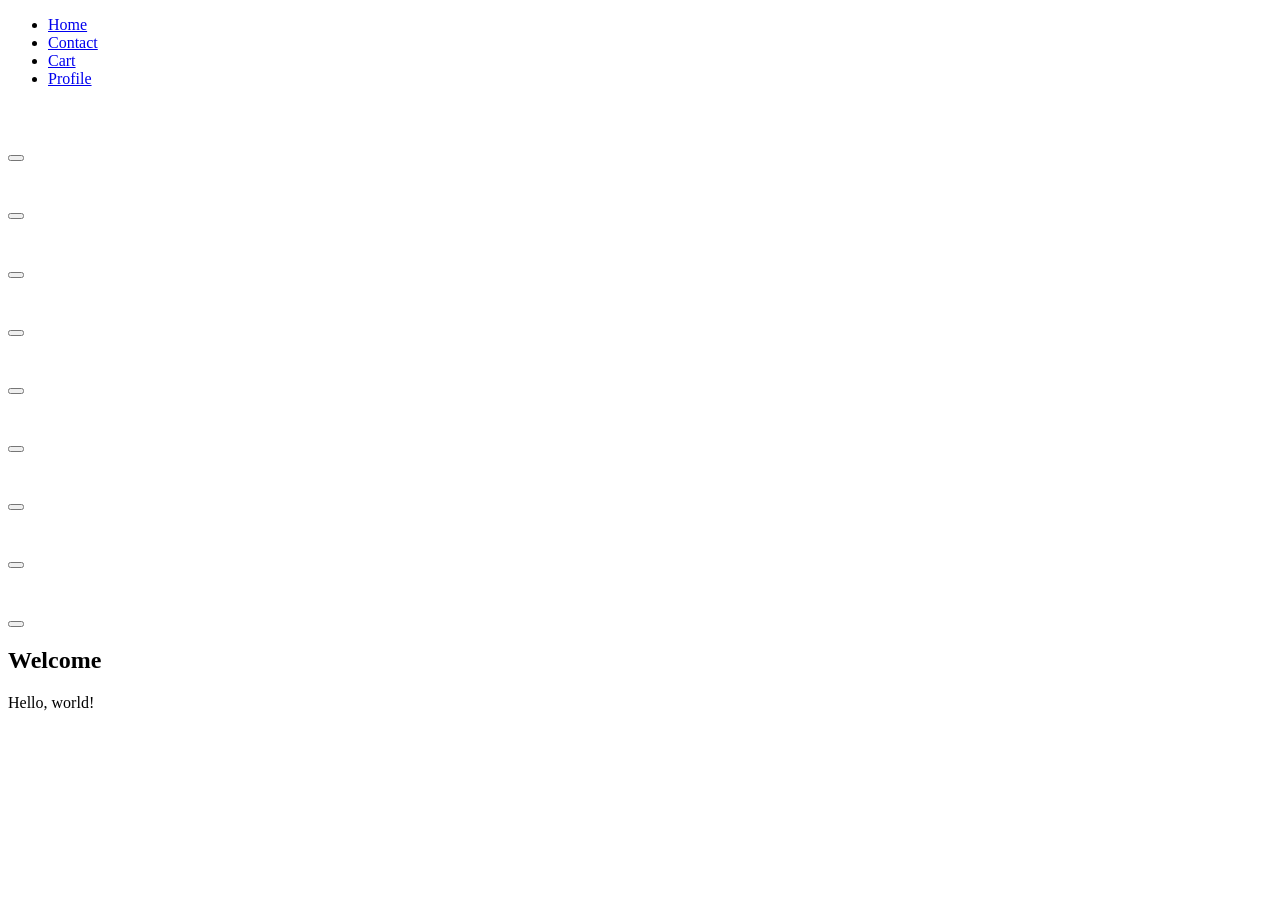
==== index.html @ b31f61a9 "Beginning-Book-Store" ====
<!DOCTYPE html>
<html lang="en">
<head>
    <meta charset="UTF-8">
    <meta name="viewport" content="width=device-width, initial-scale=1.0">
    <title>My Website</title>
</head>
<body>
    <nav>
        <ul>
        <li><a href="index.html">Home</a></li>
        <li><a href="contact-form.html">Contact</a></li>
        <li><a href="shopping-cart.html">Cart</a></li>
        <li><a href="profile.html">Profile</a></li>
        </ul>
    </nav>
    <main>
        <article id="book-list">
            <section id="featured-authors">
                <div class="book-card">
                    <img>
                    <h3 class="book-title"></h3>
                    <h4 class="book-author"></h4>
                    <p class="book-description"></p>
                    <h5 class="book-price"></h5>
                    <button class="add-book-to-cart"></button>
                </div>
                 <div class="book-card">
                    <img>
                    <h3 class="book-title"></h3>
                    <h4 class="book-author"></h4>
                    <p class="book-description"></p>
                    <h5 class="book-price"></h5>
                    <button class="add-book-to-cart"></button>
                </div>
                 <div class="book-card">
                    <img>
                    <h3 class="book-title"></h3>
                    <h4 class="book-author"></h4>
                    <p class="book-description"></p>
                    <h5 class="book-price"></h5>
                    <button class="add-book-to-cart"></button>
                </div>
                 <div class="book-card">
                    <img>
                    <h3 class="book-title"></h3>
                    <h4 class="book-author"></h4>
                    <p class="book-description"></p>
                    <h5 class="book-price"></h5>
                    <button class="add-book-to-cart"></button>
                </div>
                 <div class="book-card">
                    <img>
                    <h3 class="book-title"></h3>
                    <h4 class="book-author"></h4>
                    <p class="book-description"></p>
                    <h5 class="book-price"></h5>
                    <button class="add-book-to-cart"></button>
                </div>
                 <div class="book-card">
                    <img>
                    <h3 class="book-title"></h3>
                    <h4 class="book-author"></h4>
                    <p class="book-description"></p>
                    <h5 class="book-price"></h5>
                    <button class="add-book-to-cart"></button>
                </div>
                 <div class="book-card">
                    <img>
                    <h3 class="book-title"></h3>
                    <h4 class="book-author"></h4>
                    <p class="book-description"></p>
                    <h5 class="book-price"></h5>
                    <button class="add-book-to-cart"></button>
                </div>
                 <div class="book-card">
                    <img>
                    <h3 class="book-title"></h3>
                    <h4 class="book-author"></h4>
                    <p class="book-description"></p>
                    <h5 class="book-price"></h5>
                    <button class="add-book-to-cart"></button>
                </div>
                 <div class="book-card">
                    <img>
                    <h3 class="book-title"></h3>
                    <h4 class="book-author"></h4>
                    <p class="book-description"></p>
                    <h5 class="book-price"></h5>
                    <button class="add-book-to-cart"></button>
                </div>

            </section>
            
            <h1>Welcome</h1>
            <p>Hello, world!</p>
        </article>
    </main>
</body>
</html>
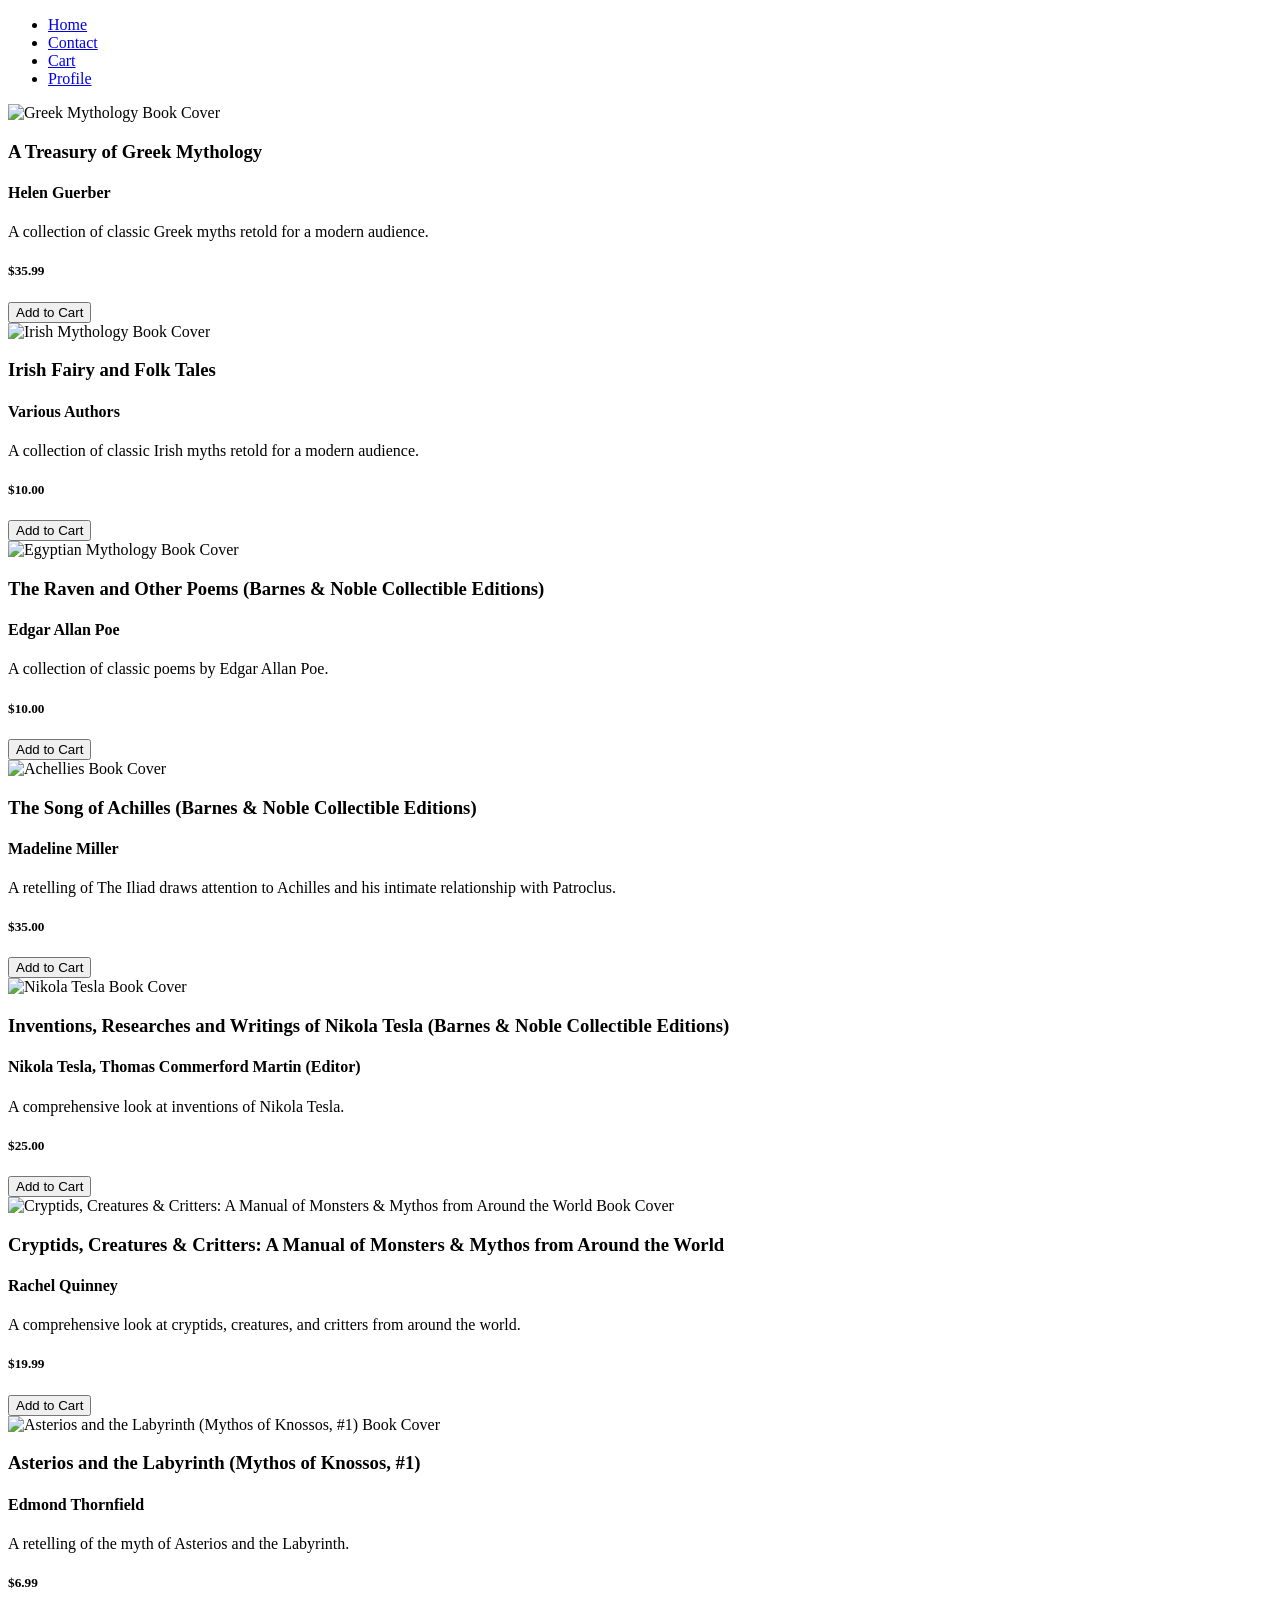
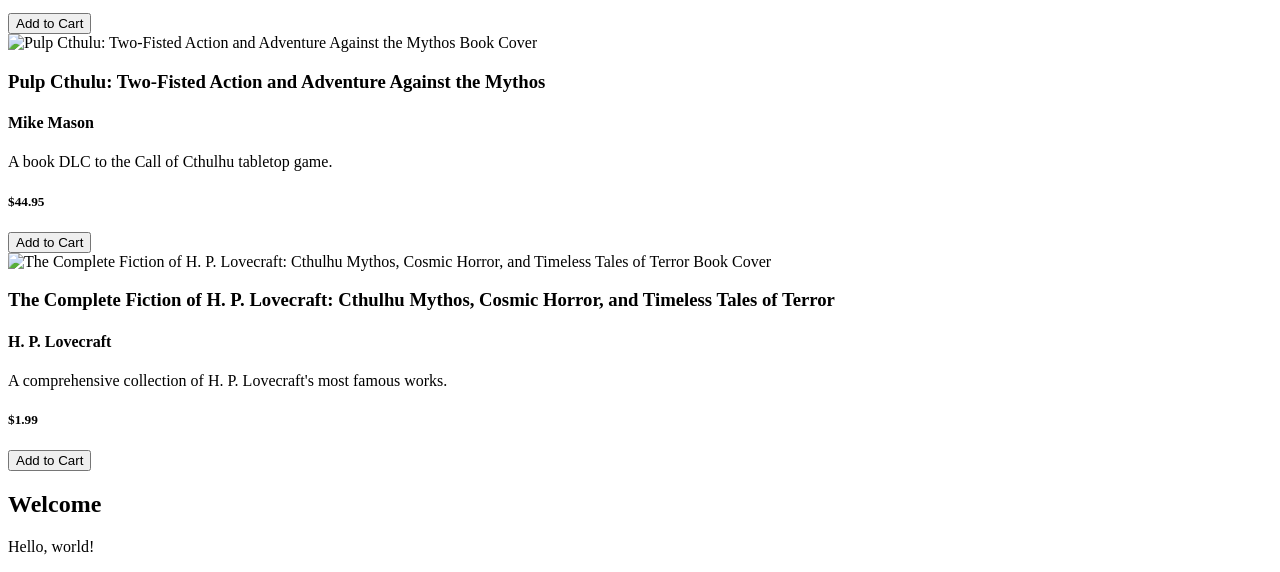
==== commit f675ada9: "-m "update-3-16-26"" ====
--- a/index.html
+++ b/index.html
@@ -18,76 +18,78 @@
         <article id="book-list">
             <section id="featured-authors">
                 <div class="book-card">
-                    <img>
-                    <h3 class="book-title"></h3>
-                    <h4 class="book-author"></h4>
-                    <p class="book-description"></p>
-                    <h5 class="book-price"></h5>
-                    <button class="add-book-to-cart"></button>
+                    <img src="https://prodimage.images-bn.com/pimages/9781435173422_p0_v1_s1200x1200.jpg" alt="Greek Mythology Book Cover">
+                    <h3 class="book-title">A Treasury of Greek Mythology</h3>
+                    <h4 class="book-author">Helen Guerber</h4>
+                    <p class="book-description">A collection of classic Greek myths retold for a modern audience.</p>
+                    <h5 class="book-price">$35.99</h5>
+                    <button class="add-book-to-cart">Add to Cart</button>
                 </div>
                  <div class="book-card">
-                    <img>
-                    <h3 class="book-title"></h3>
-                    <h4 class="book-author"></h4>
-                    <p class="book-description"></p>
-                    <h5 class="book-price"></h5>
-                    <button class="add-book-to-cart"></button>
+                    <img src="https://prodimage.images-bn.com/pimages/9781435155930_p0_v2_s600x595.jpg" alt="Irish Mythology Book Cover">
+                    <h3 class="book-title">Irish Fairy and Folk Tales</h3>
+                    <h4 class="book-author">Various Authors</h4>
+                    <p class="book-description">A collection of classic Irish myths retold for a modern audience.</p>
+                    <h5 class="book-price">$10.00</h5>
+                    <button class="add-book-to-cart">Add to Cart</button>
                 </div>
                  <div class="book-card">
-                    <img>
-                    <h3 class="book-title"></h3>
-                    <h4 class="book-author"></h4>
-                    <p class="book-description"></p>
-                    <h5 class="book-price"></h5>
-                    <button class="add-book-to-cart"></button>
+                    <img src="https://prodimage.images-bn.com/pimages/9781435171374_p0_v1_s600x595.jpg" alt="Egyptian Mythology Book Cover">
+                    <h3 class="book-title">The Raven and Other Poems (Barnes & Noble Collectible Editions)</h3>
+                    <h4 class="book-author">Edgar Allan Poe</h4>
+                    <p class="book-description">A collection of classic poems by Edgar Allan Poe.</p>
+                    <h5 class="book-price">$10.00</h5>
+                    <button class="add-book-to-cart">Add to Cart</button>
                 </div>
                  <div class="book-card">
-                    <img>
-                    <h3 class="book-title"></h3>
-                    <h4 class="book-author"></h4>
-                    <p class="book-description"></p>
-                    <h5 class="book-price"></h5>
-                    <button class="add-book-to-cart"></button>
+                    <img src="https://prodimage.images-bn.com/pimages/9780063448094_p0_v1_s600x595.jpg" alt="Achellies Book Cover">
+                    <h3 class="book-title">The Song of Achilles (Barnes & Noble Collectible Editions)</h3>
+                    <h4 class="book-author">Madeline Miller</h4>
+                    <p class="book-description">A retelling of The Iliad draws attention to Achilles and his intimate relationship with Patroclus.</p>
+                    <h5 class="book-price">$35.00</h5>
+                    <button class="add-book-to-cart">Add to Cart</button>
                 </div>
                  <div class="book-card">
-                    <img>
-                    <h3 class="book-title"></h3>
-                    <h4 class="book-author"></h4>
-                    <p class="book-description"></p>
-                    <h5 class="book-price"></h5>
-                    <button class="add-book-to-cart"></button>
+                    <img src="https://prodimage.images-bn.com/pimages/9781435167957_p0_v1_s600x595.jpg" alt="Nikola Tesla Book Cover">
+                    <h3 class="book-title">Inventions, Researches and Writings of Nikola Tesla (Barnes & Noble Collectible Editions)</h3>
+                    <h4 class="book-author"> Nikola Tesla, Thomas Commerford Martin (Editor)</h4>
+                    <p class="book-description">A comprehensive look at inventions of Nikola Tesla.</p>
+                    <h5 class="book-price">$25.00</h5>
+                    <button class="add-book-to-cart">Add to Cart</button>
+            
                 </div>
                  <div class="book-card">
-                    <img>
-                    <h3 class="book-title"></h3>
-                    <h4 class="book-author"></h4>
-                    <p class="book-description"></p>
-                    <h5 class="book-price"></h5>
-                    <button class="add-book-to-cart"></button>
+                    <img src="https://prodimage.images-bn.com/pimages/9781524889838_p0_v9_s600x595.jpg" alt="Cryptids, Creatures & Critters: A Manual of Monsters & Mythos from Around the World Book Cover">
+                    <h3 class="book-title">Cryptids, Creatures & Critters: A Manual of Monsters & Mythos from Around the World</h3>
+                    <h4 class="book-author">Rachel Quinney</h4>
+                    <p class="book-description">A comprehensive look at cryptids, creatures, and critters from around the world.</p>
+                    <h5 class="book-price">$19.99</h5>
+                    <button class="add-book-to-cart">Add to Cart</button>
                 </div>
                  <div class="book-card">
-                    <img>
-                    <h3 class="book-title"></h3>
-                    <h4 class="book-author"></h4>
-                    <p class="book-description"></p>
-                    <h5 class="book-price"></h5>
-                    <button class="add-book-to-cart"></button>
+                    <img src="https://prodimage.images-bn.com/pimages/2940182506700_p0_v1_s600x595.jpg" alt="Asterios and the Labyrinth (Mythos of Knossos, #1) Book Cover">
+                    <h3 class="book-title">Asterios and the Labyrinth (Mythos of Knossos, #1)</h3>
+                    <h4 class="book-author">Edmond Thornfield</h4>
+                    <p class="book-description">A retelling of the myth of Asterios and the Labyrinth.</p>
+                    <h5 class="book-price">$6.99</h5>
+                    <button class="add-book-to-cart">Add to Cart</button>
+                
                 </div>
                  <div class="book-card">
-                    <img>
-                    <h3 class="book-title"></h3>
-                    <h4 class="book-author"></h4>
-                    <p class="book-description"></p>
-                    <h5 class="book-price"></h5>
-                    <button class="add-book-to-cart"></button>
+                    <img src="https://prodimage.images-bn.com/pimages/9781568820910_p0_v1_s600x595.jpg" alt="Pulp Cthulu: Two-Fisted Action and Adventure Against the Mythos Book Cover">
+                    <h3 class="book-title">Pulp Cthulu: Two-Fisted Action and Adventure Against the Mythos</h3>
+                    <h4 class="book-author">Mike Mason</h4>
+                    <p class="book-description">A book DLC to the Call of Cthulhu tabletop game.</p>
+                    <h5 class="book-price">$44.95</h5>
+                    <button class="add-book-to-cart">Add to Cart</button>
                 </div>
                  <div class="book-card">
-                    <img>
-                    <h3 class="book-title"></h3>
-                    <h4 class="book-author"></h4>
-                    <p class="book-description"></p>
-                    <h5 class="book-price"></h5>
-                    <button class="add-book-to-cart"></button>
+                    <img src="https://prodimage.images-bn.com/pimages/9782386912757_p0_v1_s600x595.jpg" alt="The Complete Fiction of H. P. Lovecraft: Cthulhu Mythos, Cosmic Horror, and Timeless Tales of Terror Book Cover">
+                    <h3 class="book-title">The Complete Fiction of H. P. Lovecraft: Cthulhu Mythos, Cosmic Horror, and Timeless Tales of Terror</h3>
+                    <h4 class="book-author">H. P. Lovecraft</h4>
+                    <p class="book-description">A comprehensive collection of H. P. Lovecraft's most famous works.</p>
+                    <h5 class="book-price">$1.99</h5>
+                    <button class="add-book-to-cart">Add to Cart</button>
                 </div>
 
             </section>
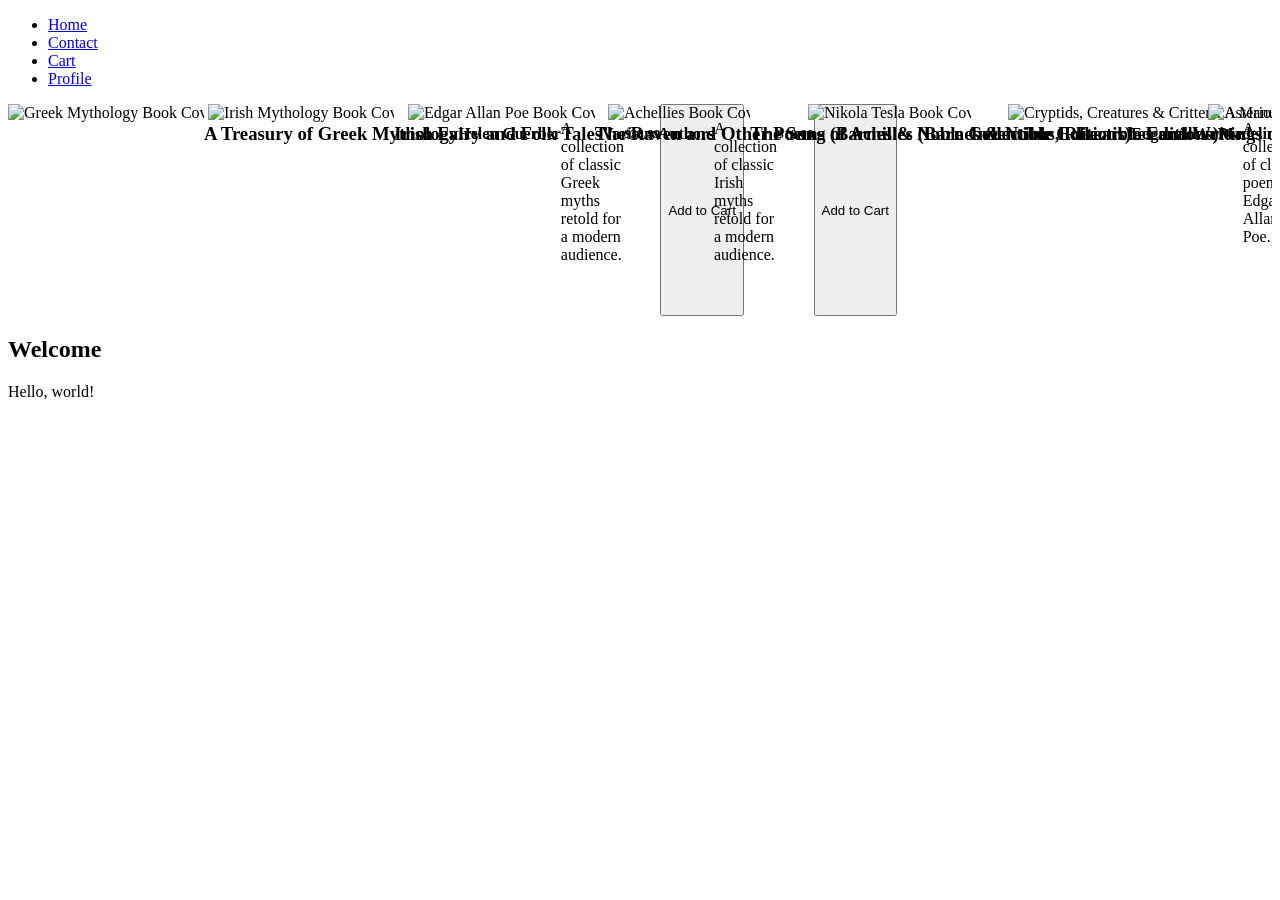
==== commit b0dbcefb: "work in progress..." ====
--- a/index.html
+++ b/index.html
@@ -3,7 +3,8 @@
 <head>
     <meta charset="UTF-8">
     <meta name="viewport" content="width=device-width, initial-scale=1.0">
-    <title>My Website</title>
+    <title>My Bookstore</title>
+    <link rel="stylesheet" href="style.css">
 </head>
 <body>
     <nav>
@@ -19,6 +20,7 @@
             <section id="featured-authors">
                 <div class="book-card">
                     <img src="https://prodimage.images-bn.com/pimages/9781435173422_p0_v1_s1200x1200.jpg" alt="Greek Mythology Book Cover">
+                    <div class="book-info-block"></div>
                     <h3 class="book-title">A Treasury of Greek Mythology</h3>
                     <h4 class="book-author">Helen Guerber</h4>
                     <p class="book-description">A collection of classic Greek myths retold for a modern audience.</p>
@@ -27,6 +29,7 @@
                 </div>
                  <div class="book-card">
                     <img src="https://prodimage.images-bn.com/pimages/9781435155930_p0_v2_s600x595.jpg" alt="Irish Mythology Book Cover">
+                    <div class="book-info-block"></div>
                     <h3 class="book-title">Irish Fairy and Folk Tales</h3>
                     <h4 class="book-author">Various Authors</h4>
                     <p class="book-description">A collection of classic Irish myths retold for a modern audience.</p>
@@ -34,7 +37,8 @@
                     <button class="add-book-to-cart">Add to Cart</button>
                 </div>
                  <div class="book-card">
-                    <img src="https://prodimage.images-bn.com/pimages/9781435171374_p0_v1_s600x595.jpg" alt="Egyptian Mythology Book Cover">
+                    <img src="https://prodimage.images-bn.com/pimages/9781435171374_p0_v1_s600x595.jpg" alt="Edgar Allan Poe Book Cover">
+                    <div class="book-info-block"></div>
                     <h3 class="book-title">The Raven and Other Poems (Barnes & Noble Collectible Editions)</h3>
                     <h4 class="book-author">Edgar Allan Poe</h4>
                     <p class="book-description">A collection of classic poems by Edgar Allan Poe.</p>
@@ -43,6 +47,7 @@
                 </div>
                  <div class="book-card">
                     <img src="https://prodimage.images-bn.com/pimages/9780063448094_p0_v1_s600x595.jpg" alt="Achellies Book Cover">
+                    <div class="book-info-block"></div>
                     <h3 class="book-title">The Song of Achilles (Barnes & Noble Collectible Editions)</h3>
                     <h4 class="book-author">Madeline Miller</h4>
                     <p class="book-description">A retelling of The Iliad draws attention to Achilles and his intimate relationship with Patroclus.</p>
@@ -51,6 +56,7 @@
                 </div>
                  <div class="book-card">
                     <img src="https://prodimage.images-bn.com/pimages/9781435167957_p0_v1_s600x595.jpg" alt="Nikola Tesla Book Cover">
+                    <div class="book-info-block"></div>
                     <h3 class="book-title">Inventions, Researches and Writings of Nikola Tesla (Barnes & Noble Collectible Editions)</h3>
                     <h4 class="book-author"> Nikola Tesla, Thomas Commerford Martin (Editor)</h4>
                     <p class="book-description">A comprehensive look at inventions of Nikola Tesla.</p>
@@ -60,6 +66,7 @@
                 </div>
                  <div class="book-card">
                     <img src="https://prodimage.images-bn.com/pimages/9781524889838_p0_v9_s600x595.jpg" alt="Cryptids, Creatures & Critters: A Manual of Monsters & Mythos from Around the World Book Cover">
+                    <div class="book-info-block"></div>
                     <h3 class="book-title">Cryptids, Creatures & Critters: A Manual of Monsters & Mythos from Around the World</h3>
                     <h4 class="book-author">Rachel Quinney</h4>
                     <p class="book-description">A comprehensive look at cryptids, creatures, and critters from around the world.</p>
@@ -68,6 +75,7 @@
                 </div>
                  <div class="book-card">
                     <img src="https://prodimage.images-bn.com/pimages/2940182506700_p0_v1_s600x595.jpg" alt="Asterios and the Labyrinth (Mythos of Knossos, #1) Book Cover">
+                    <div class="book-info-block"></div>
                     <h3 class="book-title">Asterios and the Labyrinth (Mythos of Knossos, #1)</h3>
                     <h4 class="book-author">Edmond Thornfield</h4>
                     <p class="book-description">A retelling of the myth of Asterios and the Labyrinth.</p>
@@ -77,6 +85,7 @@
                 </div>
                  <div class="book-card">
                     <img src="https://prodimage.images-bn.com/pimages/9781568820910_p0_v1_s600x595.jpg" alt="Pulp Cthulu: Two-Fisted Action and Adventure Against the Mythos Book Cover">
+                    <div class="book-info-block"></div>
                     <h3 class="book-title">Pulp Cthulu: Two-Fisted Action and Adventure Against the Mythos</h3>
                     <h4 class="book-author">Mike Mason</h4>
                     <p class="book-description">A book DLC to the Call of Cthulhu tabletop game.</p>
@@ -85,6 +94,7 @@
                 </div>
                  <div class="book-card">
                     <img src="https://prodimage.images-bn.com/pimages/9782386912757_p0_v1_s600x595.jpg" alt="The Complete Fiction of H. P. Lovecraft: Cthulhu Mythos, Cosmic Horror, and Timeless Tales of Terror Book Cover">
+                    <div class="book-info-block"></div>
                     <h3 class="book-title">The Complete Fiction of H. P. Lovecraft: Cthulhu Mythos, Cosmic Horror, and Timeless Tales of Terror</h3>
                     <h4 class="book-author">H. P. Lovecraft</h4>
                     <p class="book-description">A comprehensive collection of H. P. Lovecraft's most famous works.</p>
--- a/style.css
+++ b/style.css
@@ -0,0 +1,24 @@
+/* MAIN */
+
+/* NAV BAR */
+
+/*BOOK CARDS*/
+#featured-authors{
+    display: flex;
+    flex-direction: row;
+    overflow-x: scroll;
+}
+.book-image{
+    width: 150px;
+    height: 200px;
+    margin-right: 20px;
+}
+.book-description{
+    font-family: Garamond, serif;
+    text-wrap: wrap;
+}
+.book-card {
+    display: flex;
+    width: 200px;
+    text-wrap: nowrap;
+}
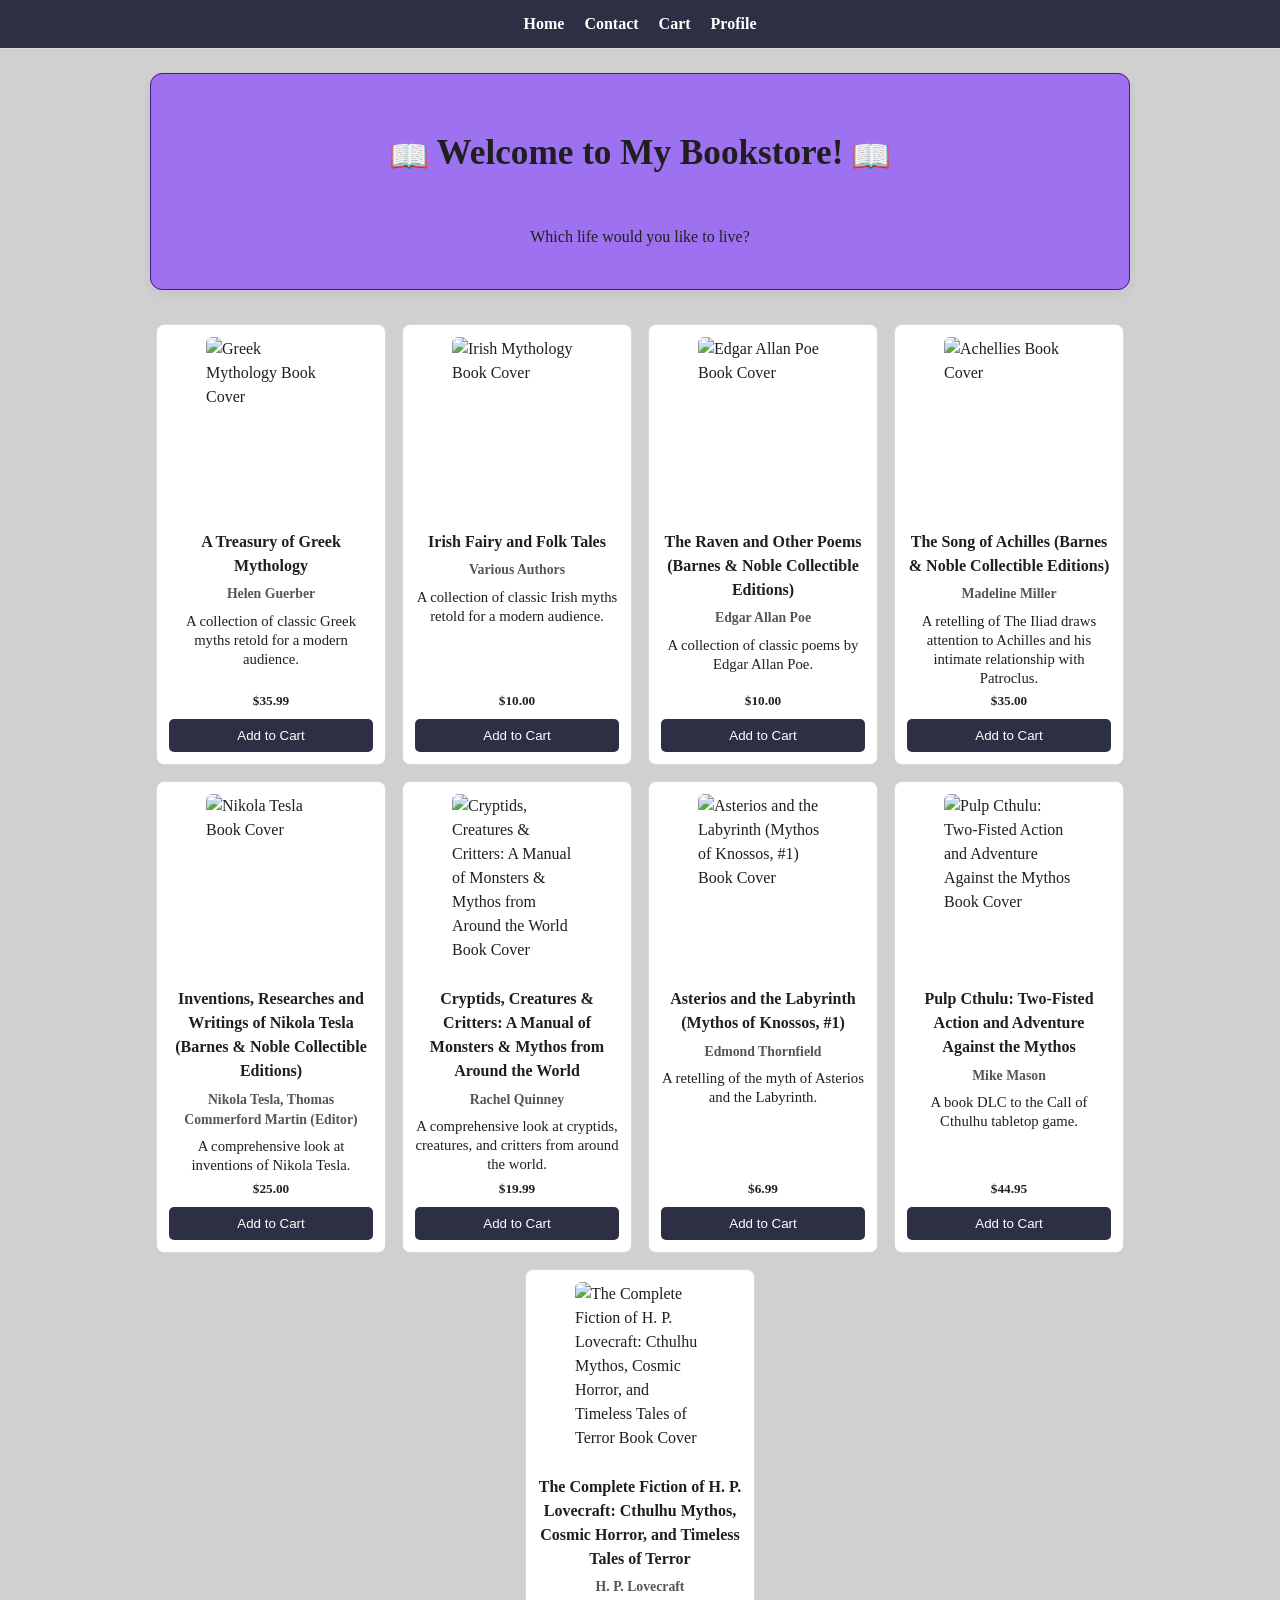
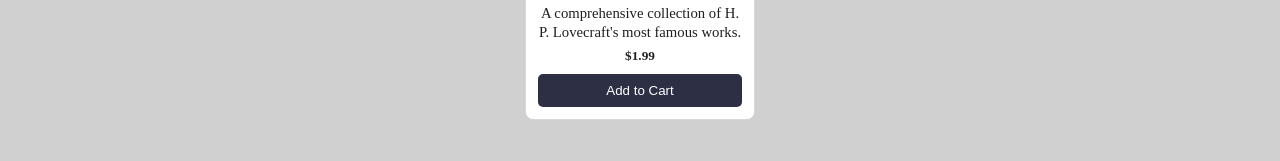
==== commit 0c067a69: "aesthetics" ====
--- a/index.html
+++ b/index.html
@@ -1,112 +1,115 @@
-<!DOCTYPE html>
-<html lang="en">
-<head>
-    <meta charset="UTF-8">
-    <meta name="viewport" content="width=device-width, initial-scale=1.0">
-    <title>My Bookstore</title>
-    <link rel="stylesheet" href="style.css">
-</head>
-<body>
-    <nav>
-        <ul>
-        <li><a href="index.html">Home</a></li>
-        <li><a href="contact-form.html">Contact</a></li>
-        <li><a href="shopping-cart.html">Cart</a></li>
-        <li><a href="profile.html">Profile</a></li>
-        </ul>
-    </nav>
-    <main>
-        <article id="book-list">
-            <section id="featured-authors">
-                <div class="book-card">
-                    <img src="https://prodimage.images-bn.com/pimages/9781435173422_p0_v1_s1200x1200.jpg" alt="Greek Mythology Book Cover">
-                    <div class="book-info-block"></div>
-                    <h3 class="book-title">A Treasury of Greek Mythology</h3>
-                    <h4 class="book-author">Helen Guerber</h4>
-                    <p class="book-description">A collection of classic Greek myths retold for a modern audience.</p>
-                    <h5 class="book-price">$35.99</h5>
-                    <button class="add-book-to-cart">Add to Cart</button>
-                </div>
-                 <div class="book-card">
-                    <img src="https://prodimage.images-bn.com/pimages/9781435155930_p0_v2_s600x595.jpg" alt="Irish Mythology Book Cover">
-                    <div class="book-info-block"></div>
-                    <h3 class="book-title">Irish Fairy and Folk Tales</h3>
-                    <h4 class="book-author">Various Authors</h4>
-                    <p class="book-description">A collection of classic Irish myths retold for a modern audience.</p>
-                    <h5 class="book-price">$10.00</h5>
-                    <button class="add-book-to-cart">Add to Cart</button>
-                </div>
-                 <div class="book-card">
-                    <img src="https://prodimage.images-bn.com/pimages/9781435171374_p0_v1_s600x595.jpg" alt="Edgar Allan Poe Book Cover">
-                    <div class="book-info-block"></div>
-                    <h3 class="book-title">The Raven and Other Poems (Barnes & Noble Collectible Editions)</h3>
-                    <h4 class="book-author">Edgar Allan Poe</h4>
-                    <p class="book-description">A collection of classic poems by Edgar Allan Poe.</p>
-                    <h5 class="book-price">$10.00</h5>
-                    <button class="add-book-to-cart">Add to Cart</button>
-                </div>
-                 <div class="book-card">
-                    <img src="https://prodimage.images-bn.com/pimages/9780063448094_p0_v1_s600x595.jpg" alt="Achellies Book Cover">
-                    <div class="book-info-block"></div>
-                    <h3 class="book-title">The Song of Achilles (Barnes & Noble Collectible Editions)</h3>
-                    <h4 class="book-author">Madeline Miller</h4>
-                    <p class="book-description">A retelling of The Iliad draws attention to Achilles and his intimate relationship with Patroclus.</p>
-                    <h5 class="book-price">$35.00</h5>
-                    <button class="add-book-to-cart">Add to Cart</button>
-                </div>
-                 <div class="book-card">
-                    <img src="https://prodimage.images-bn.com/pimages/9781435167957_p0_v1_s600x595.jpg" alt="Nikola Tesla Book Cover">
-                    <div class="book-info-block"></div>
-                    <h3 class="book-title">Inventions, Researches and Writings of Nikola Tesla (Barnes & Noble Collectible Editions)</h3>
-                    <h4 class="book-author"> Nikola Tesla, Thomas Commerford Martin (Editor)</h4>
-                    <p class="book-description">A comprehensive look at inventions of Nikola Tesla.</p>
-                    <h5 class="book-price">$25.00</h5>
-                    <button class="add-book-to-cart">Add to Cart</button>
-            
-                </div>
-                 <div class="book-card">
-                    <img src="https://prodimage.images-bn.com/pimages/9781524889838_p0_v9_s600x595.jpg" alt="Cryptids, Creatures & Critters: A Manual of Monsters & Mythos from Around the World Book Cover">
-                    <div class="book-info-block"></div>
-                    <h3 class="book-title">Cryptids, Creatures & Critters: A Manual of Monsters & Mythos from Around the World</h3>
-                    <h4 class="book-author">Rachel Quinney</h4>
-                    <p class="book-description">A comprehensive look at cryptids, creatures, and critters from around the world.</p>
-                    <h5 class="book-price">$19.99</h5>
-                    <button class="add-book-to-cart">Add to Cart</button>
-                </div>
-                 <div class="book-card">
-                    <img src="https://prodimage.images-bn.com/pimages/2940182506700_p0_v1_s600x595.jpg" alt="Asterios and the Labyrinth (Mythos of Knossos, #1) Book Cover">
-                    <div class="book-info-block"></div>
-                    <h3 class="book-title">Asterios and the Labyrinth (Mythos of Knossos, #1)</h3>
-                    <h4 class="book-author">Edmond Thornfield</h4>
-                    <p class="book-description">A retelling of the myth of Asterios and the Labyrinth.</p>
-                    <h5 class="book-price">$6.99</h5>
-                    <button class="add-book-to-cart">Add to Cart</button>
-                
-                </div>
-                 <div class="book-card">
-                    <img src="https://prodimage.images-bn.com/pimages/9781568820910_p0_v1_s600x595.jpg" alt="Pulp Cthulu: Two-Fisted Action and Adventure Against the Mythos Book Cover">
-                    <div class="book-info-block"></div>
-                    <h3 class="book-title">Pulp Cthulu: Two-Fisted Action and Adventure Against the Mythos</h3>
-                    <h4 class="book-author">Mike Mason</h4>
-                    <p class="book-description">A book DLC to the Call of Cthulhu tabletop game.</p>
-                    <h5 class="book-price">$44.95</h5>
-                    <button class="add-book-to-cart">Add to Cart</button>
-                </div>
-                 <div class="book-card">
-                    <img src="https://prodimage.images-bn.com/pimages/9782386912757_p0_v1_s600x595.jpg" alt="The Complete Fiction of H. P. Lovecraft: Cthulhu Mythos, Cosmic Horror, and Timeless Tales of Terror Book Cover">
-                    <div class="book-info-block"></div>
-                    <h3 class="book-title">The Complete Fiction of H. P. Lovecraft: Cthulhu Mythos, Cosmic Horror, and Timeless Tales of Terror</h3>
-                    <h4 class="book-author">H. P. Lovecraft</h4>
-                    <p class="book-description">A comprehensive collection of H. P. Lovecraft's most famous works.</p>
-                    <h5 class="book-price">$1.99</h5>
-                    <button class="add-book-to-cart">Add to Cart</button>
-                </div>
-
-            </section>
-            
-            <h1>Welcome</h1>
-            <p>Hello, world!</p>
-        </article>
-    </main>
-</body>
+<!DOCTYPE html>
+<html lang="en">
+<head>
+    <meta charset="UTF-8">
+    <meta name="viewport" content="width=device-width, initial-scale=1.0">
+    <title>My Bookstore</title>
+    <link rel="stylesheet" href="style.css">
+</head>
+<body>
+    <nav>
+        <ul>
+        <li><a href="index.html">Home</a></li>
+        <li><a href="contact-form.html">Contact</a></li>
+        <li><a href="shopping-cart.html">Cart</a></li>
+        <li><a href="profile.html">Profile</a></li>
+        </ul>
+    </nav>
+    <main>
+        <section id="Welcome-Sign">
+            <h1>Welcome to My Bookstore!</h1>
+            <p>Which life would you like to live?</p>
+        </section>
+        <article id="book-list">
+            <section id="featured-authors">
+                <div class="book-card">
+                    <img src="https://prodimage.images-bn.com/pimages/9781435173422_p0_v1_s1200x1200.jpg" alt="Greek Mythology Book Cover">
+                    <div class="book-info-block"></div>
+                    <h3 class="book-title">A Treasury of Greek Mythology</h3>
+                    <h4 class="book-author">Helen Guerber</h4>
+                    <p class="book-description">A collection of classic Greek myths retold for a modern audience.</p>
+                    <h5 class="book-price">$35.99</h5>
+                    <button class="add-book-to-cart">Add to Cart</button>
+                </div>
+                 <div class="book-card">
+                    <img src="https://prodimage.images-bn.com/pimages/9781435155930_p0_v2_s600x595.jpg" alt="Irish Mythology Book Cover">
+                    <div class="book-info-block"></div>
+                    <h3 class="book-title">Irish Fairy and Folk Tales</h3>
+                    <h4 class="book-author">Various Authors</h4>
+                    <p class="book-description">A collection of classic Irish myths retold for a modern audience.</p>
+                    <h5 class="book-price">$10.00</h5>
+                    <button class="add-book-to-cart">Add to Cart</button>
+                </div>
+                 <div class="book-card">
+                    <img src="https://prodimage.images-bn.com/pimages/9781435171374_p0_v1_s600x595.jpg" alt="Edgar Allan Poe Book Cover">
+                    <div class="book-info-block"></div>
+                    <h3 class="book-title">The Raven and Other Poems (Barnes & Noble Collectible Editions)</h3>
+                    <h4 class="book-author">Edgar Allan Poe</h4>
+                    <p class="book-description">A collection of classic poems by Edgar Allan Poe.</p>
+                    <h5 class="book-price">$10.00</h5>
+                    <button class="add-book-to-cart">Add to Cart</button>
+                </div>
+                 <div class="book-card">
+                    <img src="https://prodimage.images-bn.com/pimages/9780063448094_p0_v1_s600x595.jpg" alt="Achellies Book Cover">
+                    <div class="book-info-block"></div>
+                    <h3 class="book-title">The Song of Achilles (Barnes & Noble Collectible Editions)</h3>
+                    <h4 class="book-author">Madeline Miller</h4>
+                    <p class="book-description">A retelling of The Iliad draws attention to Achilles and his intimate relationship with Patroclus.</p>
+                    <h5 class="book-price">$35.00</h5>
+                    <button class="add-book-to-cart">Add to Cart</button>
+                </div>
+                 <div class="book-card">
+                    <img src="https://prodimage.images-bn.com/pimages/9781435167957_p0_v1_s600x595.jpg" alt="Nikola Tesla Book Cover">
+                    <div class="book-info-block"></div>
+                    <h3 class="book-title">Inventions, Researches and Writings of Nikola Tesla (Barnes & Noble Collectible Editions)</h3>
+                    <h4 class="book-author"> Nikola Tesla, Thomas Commerford Martin (Editor)</h4>
+                    <p class="book-description">A comprehensive look at inventions of Nikola Tesla.</p>
+                    <h5 class="book-price">$25.00</h5>
+                    <button class="add-book-to-cart">Add to Cart</button>
+            
+                </div>
+                 <div class="book-card">
+                    <img src="https://prodimage.images-bn.com/pimages/9781524889838_p0_v9_s600x595.jpg" alt="Cryptids, Creatures & Critters: A Manual of Monsters & Mythos from Around the World Book Cover">
+                    <div class="book-info-block"></div>
+                    <h3 class="book-title">Cryptids, Creatures & Critters: A Manual of Monsters & Mythos from Around the World</h3>
+                    <h4 class="book-author">Rachel Quinney</h4>
+                    <p class="book-description">A comprehensive look at cryptids, creatures, and critters from around the world.</p>
+                    <h5 class="book-price">$19.99</h5>
+                    <button class="add-book-to-cart">Add to Cart</button>
+                </div>
+                 <div class="book-card">
+                    <img src="https://prodimage.images-bn.com/pimages/2940182506700_p0_v1_s600x595.jpg" alt="Asterios and the Labyrinth (Mythos of Knossos, #1) Book Cover">
+                    <div class="book-info-block"></div>
+                    <h3 class="book-title">Asterios and the Labyrinth (Mythos of Knossos, #1)</h3>
+                    <h4 class="book-author">Edmond Thornfield</h4>
+                    <p class="book-description">A retelling of the myth of Asterios and the Labyrinth.</p>
+                    <h5 class="book-price">$6.99</h5>
+                    <button class="add-book-to-cart">Add to Cart</button>
+                
+                </div>
+                 <div class="book-card">
+                    <img src="https://prodimage.images-bn.com/pimages/9781568820910_p0_v1_s600x595.jpg" alt="Pulp Cthulu: Two-Fisted Action and Adventure Against the Mythos Book Cover">
+                    <div class="book-info-block"></div>
+                    <h3 class="book-title">Pulp Cthulu: Two-Fisted Action and Adventure Against the Mythos</h3>
+                    <h4 class="book-author">Mike Mason</h4>
+                    <p class="book-description">A book DLC to the Call of Cthulhu tabletop game.</p>
+                    <h5 class="book-price">$44.95</h5>
+                    <button class="add-book-to-cart">Add to Cart</button>
+                </div>
+                 <div class="book-card">
+                    <img src="https://prodimage.images-bn.com/pimages/9782386912757_p0_v1_s600x595.jpg" alt="The Complete Fiction of H. P. Lovecraft: Cthulhu Mythos, Cosmic Horror, and Timeless Tales of Terror Book Cover">
+                    <div class="book-info-block"></div>
+                    <h3 class="book-title">The Complete Fiction of H. P. Lovecraft: Cthulhu Mythos, Cosmic Horror, and Timeless Tales of Terror</h3>
+                    <h4 class="book-author">H. P. Lovecraft</h4>
+                    <p class="book-description">A comprehensive collection of H. P. Lovecraft's most famous works.</p>
+                    <h5 class="book-price">$1.99</h5>
+                    <button class="add-book-to-cart">Add to Cart</button>
+                </div>
+
+            </section>
+            
+          
+        </article>
+    </main>
+</body>
 </html>
--- a/style.css
+++ b/style.css
@@ -1,24 +1,179 @@
-/* MAIN */
-
-/* NAV BAR */
-
-/*BOOK CARDS*/
-#featured-authors{
-    display: flex;
-    flex-direction: row;
-    overflow-x: scroll;
-}
-.book-image{
-    width: 150px;
-    height: 200px;
-    margin-right: 20px;
-}
-.book-description{
-    font-family: Garamond, serif;
-    text-wrap: wrap;
-}
-.book-card {
-    display: flex;
-    width: 200px;
-    text-wrap: nowrap;
-}+/* MAIN */
+* {
+    box-sizing: border-box;
+}
+html, body {
+    margin: 0;
+    padding: 0;
+    font-family: Garamond, serif;
+    background: #d0d0d0;
+    color: #1f1f1f;
+}
+body {
+    line-height: 1.5;
+}
+#Welcome-Sign {
+    position: relative;
+    text-align: center;
+    padding: 1.5rem 1rem;
+    margin: 1.5rem auto;
+    width: min(95%, 980px);
+    background: #8442ffa9;
+    border: 1px solid #3b188b;
+    box-shadow: 0 4px 12px rgba(0,0,0,0.06);
+    border-radius: 12px;
+}
+#Welcome-Sign h1 {
+    display: inline-block;
+    position: relative;
+    padding: 0 1rem;
+    font-size: clamp(1.6rem, 4vw, 2.2rem);
+}
+#Welcome-Sign h1::before,
+#Welcome-Sign h1::after {
+    font-size: 2rem;
+    display: inline-block;
+    animation: turnPages 2.4s ease-in-out infinite;
+    vertical-align: middle;
+}
+#Welcome-Sign h1::before {
+    content: "📖";
+    margin-right: 0.5rem;
+}
+#Welcome-Sign h1::after {
+    content: "📖";
+    margin-left: 0.5rem;
+    animation-delay: 0.2s;
+}
+@keyframes turnPages {
+    0%, 100% { transform: translateY(0) rotate(0deg) scale(1); }
+    25% { transform: translateY(-3px) rotate(-8deg) scaleX(1.05) scaleY(1.02); }
+    50% { transform: translateY(0) rotate(0deg) scaleX(1.1) scaleY(1.05); }
+    75% { transform: translateY(-3px) rotate(8deg) scaleX(1.05) scaleY(1.02); }
+}
+
+/* NAV BAR */
+nav {
+    background-color: #2d2f45;
+    color: #fff;
+    width: 100%;
+    border-bottom: 1px solid #dcdcdc;
+    position: sticky;
+    top: 0;
+    z-index: 20;
+}
+nav ul {
+    list-style: none;
+    display: flex;
+    justify-content: center;
+    align-items: center;
+    gap: 1.25rem;
+    padding: 0.75rem 1rem;
+    margin: 0;
+}
+nav li {
+    margin: 0;
+}
+nav a {
+    color: #fff;
+    text-decoration: none;
+    font-weight: 600;
+}
+nav a:hover {
+    text-decoration: underline;
+}
+
+/*BOOK CARDS*/
+#book-list {
+    width: min(95%, 1180px);
+    margin: 0 auto 2rem;
+}
+#featured-authors{
+    display: flex;
+    flex-wrap: wrap;
+    justify-content: center;
+    gap: 1rem;
+    padding: 0.6rem;
+}
+.book-image,
+.book-card img {
+    width: 130px;
+    height: 180px;
+    object-fit: cover;
+    border-radius: 6px;
+    margin: 0 auto 10px;
+    display: block;
+}
+.book-description{
+    overflow-wrap: break-word;
+    word-wrap: break-word;
+    white-space: normal;
+    line-height: 1.3;
+    font-size: 0.92rem;
+    text-align: center;
+    margin: 0.4rem 0;
+}
+.book-card {
+    display: flex;
+    flex-direction: column;
+    align-items: center;
+    min-width: 190px;
+    max-width: 230px;
+    padding: 12px;
+    box-sizing: border-box;
+    border: 1px solid #d7d7d7;
+    border-radius: 8px;
+    background: #ffffff;
+    min-height: 375px;
+    transition: transform 0.2s ease, box-shadow 0.2s ease;
+}
+.book-card:hover {
+    transform: translateY(-5px);
+    box-shadow: 0 8px 16px rgba(0,0,0,0.1);
+}
+.book-card h3,
+.book-card h4,
+.book-card p {
+    margin: 0.2rem 0;
+}
+.book-card h3 {
+    font-size: 1rem;
+    font-weight: 700;
+    text-align: center;
+}
+.book-card h4 {
+    font-size: 0.86rem;
+    color: #555;
+    text-align: center;
+}
+.book-card .book-price {
+    font-weight: 700;
+    color: #222;
+    margin-top: auto;
+    margin-bottom: 8px;
+}
+.book-card .add-book-to-cart {
+    width: 100%;
+    background: #2d2f45;
+    color: #fff;
+    border: none;
+    padding: 9px 0;
+    border-radius: 5px;
+    cursor: pointer;
+    transition: background 0.2s ease;
+}
+.book-card .add-book-to-cart:hover {
+    background: #1d1f33;
+}
+
+@media (max-width: 640px) {
+    .book-card {
+        min-width: 120px;
+        max-width: 140px;
+        padding: 6px;
+    }
+    .book-image {
+        width: 80px;
+        height: 120px;
+    }
+}
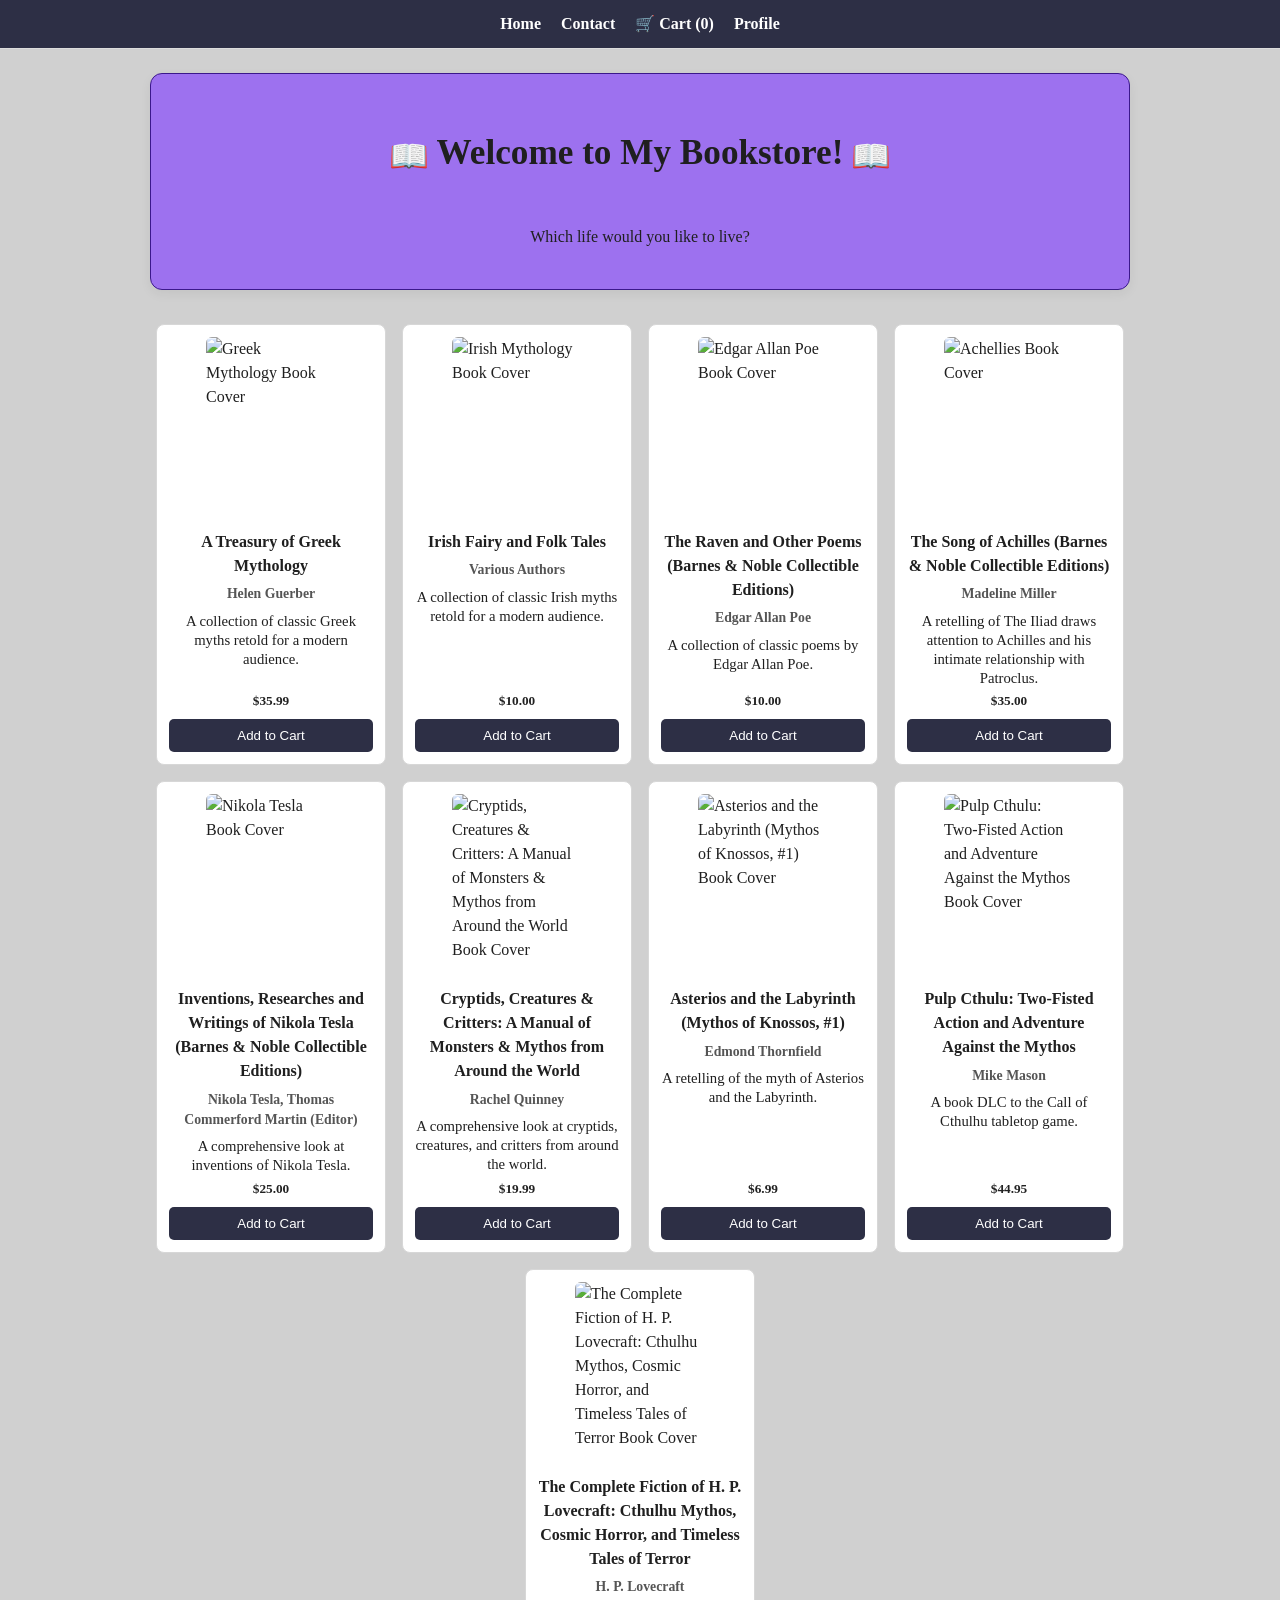
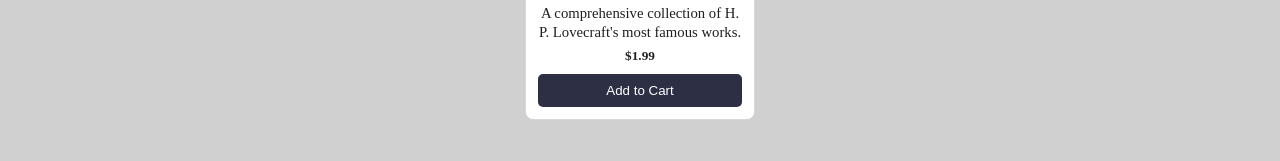
==== commit cb8d0927: "shopping cart update" ====
--- a/index.html
+++ b/index.html
@@ -11,7 +11,7 @@
         <ul>
         <li><a href="index.html">Home</a></li>
         <li><a href="contact-form.html">Contact</a></li>
-        <li><a href="shopping-cart.html">Cart</a></li>
+        <li><a href="shopping-cart.html">🛒 Cart <span id="cart-count">(0)</span></a></li>
         <li><a href="profile.html">Profile</a></li>
         </ul>
     </nav>
@@ -29,7 +29,7 @@
                     <h4 class="book-author">Helen Guerber</h4>
                     <p class="book-description">A collection of classic Greek myths retold for a modern audience.</p>
                     <h5 class="book-price">$35.99</h5>
-                    <button class="add-book-to-cart">Add to Cart</button>
+                    <button class="add-book-to-cart" data-title="A Treasury of Greek Mythology" data-price="35.99">Add to Cart</button>
                 </div>
                  <div class="book-card">
                     <img src="https://prodimage.images-bn.com/pimages/9781435155930_p0_v2_s600x595.jpg" alt="Irish Mythology Book Cover">
@@ -38,7 +38,7 @@
                     <h4 class="book-author">Various Authors</h4>
                     <p class="book-description">A collection of classic Irish myths retold for a modern audience.</p>
                     <h5 class="book-price">$10.00</h5>
-                    <button class="add-book-to-cart">Add to Cart</button>
+                    <button class="add-book-to-cart" data-title="Irish Fairy and Folk Tales" data-price="10.00">Add to Cart</button>
                 </div>
                  <div class="book-card">
                     <img src="https://prodimage.images-bn.com/pimages/9781435171374_p0_v1_s600x595.jpg" alt="Edgar Allan Poe Book Cover">
@@ -47,7 +47,7 @@
                     <h4 class="book-author">Edgar Allan Poe</h4>
                     <p class="book-description">A collection of classic poems by Edgar Allan Poe.</p>
                     <h5 class="book-price">$10.00</h5>
-                    <button class="add-book-to-cart">Add to Cart</button>
+                    <button class="add-book-to-cart" data-title="The Raven and Other Poems (Barnes & Noble Collectible Editions)" data-price="10.00">Add to Cart</button>
                 </div>
                  <div class="book-card">
                     <img src="https://prodimage.images-bn.com/pimages/9780063448094_p0_v1_s600x595.jpg" alt="Achellies Book Cover">
@@ -56,7 +56,7 @@
                     <h4 class="book-author">Madeline Miller</h4>
                     <p class="book-description">A retelling of The Iliad draws attention to Achilles and his intimate relationship with Patroclus.</p>
                     <h5 class="book-price">$35.00</h5>
-                    <button class="add-book-to-cart">Add to Cart</button>
+                    <button class="add-book-to-cart" data-title="The Song of Achilles (Barnes & Noble Collectible Editions)" data-price="35.00">Add to Cart</button>
                 </div>
                  <div class="book-card">
                     <img src="https://prodimage.images-bn.com/pimages/9781435167957_p0_v1_s600x595.jpg" alt="Nikola Tesla Book Cover">
@@ -65,7 +65,7 @@
                     <h4 class="book-author"> Nikola Tesla, Thomas Commerford Martin (Editor)</h4>
                     <p class="book-description">A comprehensive look at inventions of Nikola Tesla.</p>
                     <h5 class="book-price">$25.00</h5>
-                    <button class="add-book-to-cart">Add to Cart</button>
+                    <button class="add-book-to-cart" data-title="Inventions, Researches and Writings of Nikola Tesla (Barnes & Noble Collectible Editions)" data-price="25.00">Add to Cart</button>
             
                 </div>
                  <div class="book-card">
@@ -75,7 +75,7 @@
                     <h4 class="book-author">Rachel Quinney</h4>
                     <p class="book-description">A comprehensive look at cryptids, creatures, and critters from around the world.</p>
                     <h5 class="book-price">$19.99</h5>
-                    <button class="add-book-to-cart">Add to Cart</button>
+                    <button class="add-book-to-cart" data-title="Cryptids, Creatures & Critters: A Manual of Monsters & Mythos from Around the World" data-price="19.99">Add to Cart</button>
                 </div>
                  <div class="book-card">
                     <img src="https://prodimage.images-bn.com/pimages/2940182506700_p0_v1_s600x595.jpg" alt="Asterios and the Labyrinth (Mythos of Knossos, #1) Book Cover">
@@ -84,7 +84,7 @@
                     <h4 class="book-author">Edmond Thornfield</h4>
                     <p class="book-description">A retelling of the myth of Asterios and the Labyrinth.</p>
                     <h5 class="book-price">$6.99</h5>
-                    <button class="add-book-to-cart">Add to Cart</button>
+                    <button class="add-book-to-cart" data-title="Asterios and the Labyrinth (Mythos of Knossos, #1)" data-price="6.99">Add to Cart</button>
                 
                 </div>
                  <div class="book-card">
@@ -94,7 +94,7 @@
                     <h4 class="book-author">Mike Mason</h4>
                     <p class="book-description">A book DLC to the Call of Cthulhu tabletop game.</p>
                     <h5 class="book-price">$44.95</h5>
-                    <button class="add-book-to-cart">Add to Cart</button>
+                    <button class="add-book-to-cart" data-title="Pulp Cthulu: Two-Fisted Action and Adventure Against the Mythos" data-price="44.95">Add to Cart</button>
                 </div>
                  <div class="book-card">
                     <img src="https://prodimage.images-bn.com/pimages/9782386912757_p0_v1_s600x595.jpg" alt="The Complete Fiction of H. P. Lovecraft: Cthulhu Mythos, Cosmic Horror, and Timeless Tales of Terror Book Cover">
@@ -103,7 +103,7 @@
                     <h4 class="book-author">H. P. Lovecraft</h4>
                     <p class="book-description">A comprehensive collection of H. P. Lovecraft's most famous works.</p>
                     <h5 class="book-price">$1.99</h5>
-                    <button class="add-book-to-cart">Add to Cart</button>
+                    <button class="add-book-to-cart" data-title="The Complete Fiction of H. P. Lovecraft: Cthulhu Mythos, Cosmic Horror, and Timeless Tales of Terror" data-price="1.99">Add to Cart</button>
                 </div>
 
             </section>
@@ -111,5 +111,6 @@
           
         </article>
     </main>
+    <script src="cart.js"></script>
 </body>
 </html>
--- a/style.css
+++ b/style.css
@@ -45,6 +45,7 @@
     margin-left: 0.5rem;
     animation-delay: 0.2s;
 }
+/* Page-turning animation for the book emojis not implimented yet*/
 @keyframes turnPages {
     0%, 100% { transform: translateY(0) rotate(0deg) scale(1); }
     25% { transform: translateY(-3px) rotate(-8deg) scaleX(1.05) scaleY(1.02); }
@@ -166,6 +167,38 @@
     background: #1d1f33;
 }
 
+.cart-item {
+    display: flex;
+    justify-content: space-between;
+    align-items: center;
+    padding: 10px;
+    border-bottom: 1px solid #ddd;
+    margin-bottom: 10px;
+}
+.cart-item span {
+    flex: 1;
+}
+.cart-item input {
+    width: 60px;
+    margin: 0 10px;
+}
+#total {
+    font-size: 1.2rem;
+    font-weight: bold;
+    margin: 20px 0;
+}
+#checkout {
+    background: #2d2f45;
+    color: #fff;
+    border: none;
+    padding: 10px 20px;
+    border-radius: 5px;
+    cursor: pointer;
+}
+#checkout:hover {
+    background: #1d1f33;
+}
+
 @media (max-width: 640px) {
     .book-card {
         min-width: 120px;
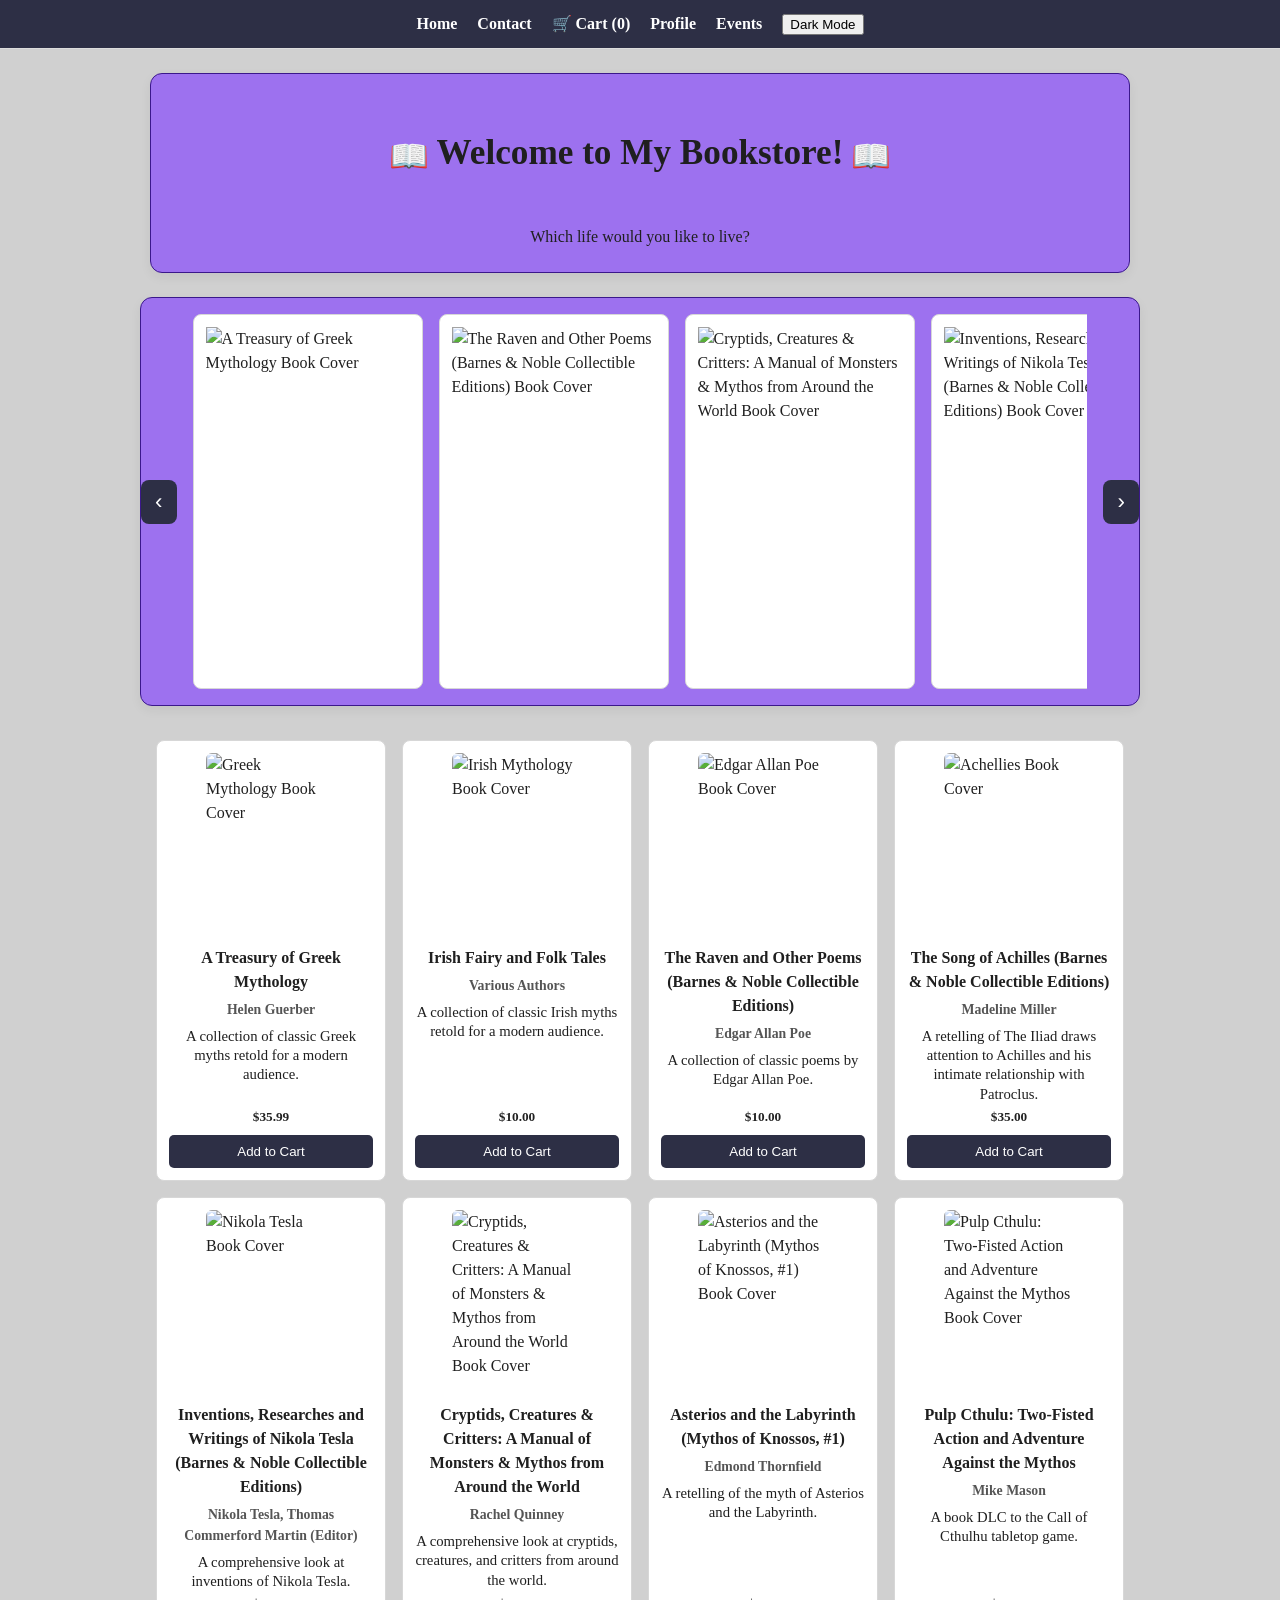
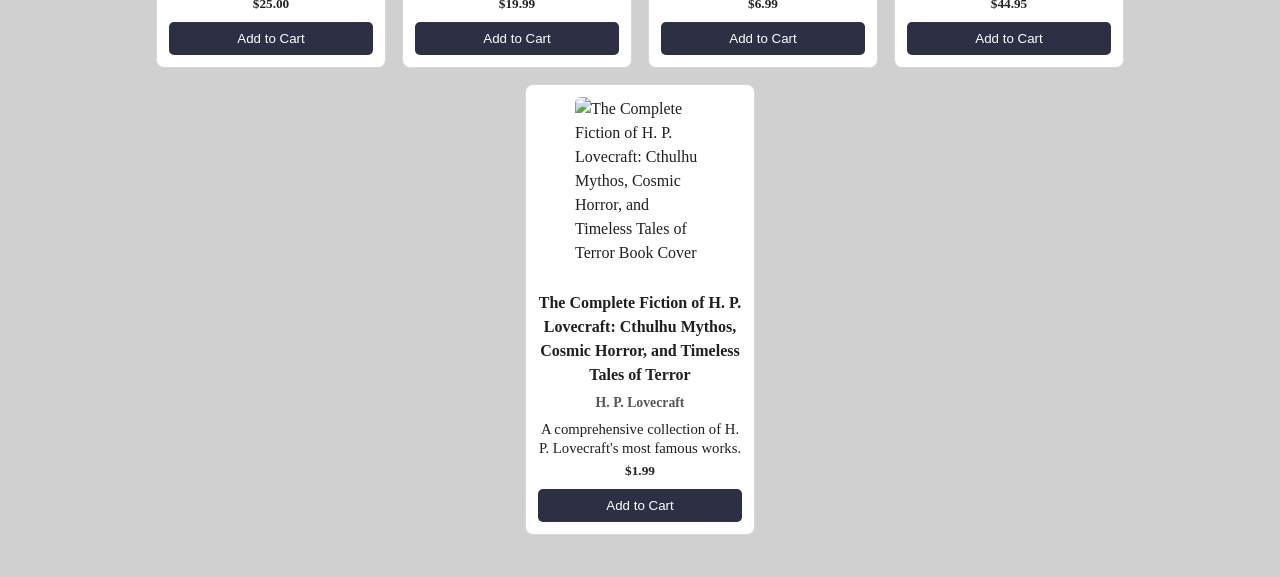
==== commit a0afe678: "darkmode and book carousel update Co-authored-by: Copilot <copilot@github.com>" ====
--- a/index.html
+++ b/index.html
@@ -13,6 +13,8 @@
         <li><a href="contact-form.html">Contact</a></li>
         <li><a href="shopping-cart.html">🛒 Cart <span id="cart-count">(0)</span></a></li>
         <li><a href="profile.html">Profile</a></li>
+         <li><a href="events.html">Events</a></li>
+         <button id="theme-toggle">Dark Mode</button>
         </ul>
     </nav>
     <main>
@@ -20,6 +22,22 @@
             <h1>Welcome to My Bookstore!</h1>
             <p>Which life would you like to live?</p>
         </section>
+         <div class="carousel-container">
+  <button id="prevBtn">‹</button>
+  <div class="book-track" id="track">
+    
+        <img src="https://prodimage.images-bn.com/pimages/9781435173422_p0_v1_s1200x1200.jpg" alt="A Treasury of Greek Mythology Book Cover" class="book-card">
+  
+        <img src="https://prodimage.images-bn.com/pimages/9781435171374_p0_v1_s600x595.jpg" alt="The Raven and Other Poems (Barnes & Noble Collectible Editions) Book Cover" class="book-card">
+    
+        <img src="https://prodimage.images-bn.com/pimages/9781524889838_p0_v9_s600x595.jpg" alt="Cryptids, Creatures & Critters: A Manual of Monsters & Mythos from Around the World Book Cover" class="book-card">
+    
+        <img src="https://prodimage.images-bn.com/pimages/9781435167957_p0_v1_s600x595.jpg" alt="Inventions, Researches and Writings of Nikola Tesla (Barnes & Noble Collectible Editions) Book Cover" class="book-card">
+    
+   <img src="https://prodimage.images-bn.com/pimages/9781568820910_p0_v1_s600x595.jpg" alt="Pulp Cthulu: Two-Fisted Action and Adventure Against the Mythos Book Cover" class="book-card"> <!-- Add more books later -->
+  </div>
+  <button id="nextBtn">›</button>
+</div>
         <article id="book-list">
             <section id="featured-authors">
                 <div class="book-card">
@@ -111,6 +129,7 @@
           
         </article>
     </main>
+    <script src="script.js"></script>
     <script src="cart.js"></script>
 </body>
 </html>
--- a/style.css
+++ b/style.css
@@ -1,4 +1,20 @@
 /* MAIN */
+:root {
+  --bg-color: #d0d0d0;
+  --text-color: #1f1f1f;
+}
+
+/* Styles applied when the 'dark-mode' class is on the body */
+body.dark-mode {
+  --bg-color: #1f1f1f;
+  --text-color: #d0d0d0;
+}
+
+body {
+  background-color: var(--bg-color);
+  color: var(--text-color);
+  transition: background-color 0.3s, color 0.3s; /* Smooth transition */
+}
 * {
     box-sizing: border-box;
 }
@@ -6,8 +22,8 @@
     margin: 0;
     padding: 0;
     font-family: Garamond, serif;
-    background: #d0d0d0;
-    color: #1f1f1f;
+    background: var(--bg-color);
+    color: var(--text-color);
 }
 body {
     line-height: 1.5;
@@ -17,6 +33,7 @@
     text-align: center;
     padding: 1.5rem 1rem;
     margin: 1.5rem auto;
+    height: 200px;
     width: min(95%, 980px);
     background: #8442ffa9;
     border: 1px solid #3b188b;
@@ -83,6 +100,63 @@
 nav a:hover {
     text-decoration: underline;
 }
+
+/* Book Carousel */
+.carousel-container {
+background: #8442ffa9;
+    border: 1px solid #3b188b;
+    box-shadow: 0 4px 12px rgba(0,0,0,0.06);
+    border-radius: 12px;
+  display: flex;
+  align-items: center;
+  justify-content: center;
+  gap: 1rem;
+  width: min(95%, 1000px);
+  margin: 1.5rem auto;
+  padding: 0.5rem 0;
+}
+
+.carousel-container button {
+  background: #2d2f45;
+  color: #fff;
+  border: none;
+  width: 44px;
+  height: 44px;
+  border-radius: 8px;
+  cursor: pointer;
+  font-size: 1.4rem;
+  transition: background 0.2s ease;
+}
+
+.carousel-container button:hover {
+  background: #1d1f33;
+}
+
+.book-track {
+  display: flex;
+  overflow-x: auto;
+  scroll-behavior: smooth; /* Native smooth scrolling */
+  scroll-snap-type: x mandatory;
+  gap: 1rem;
+  padding: 0.5rem 0;
+  -webkit-overflow-scrolling: touch;
+}
+
+.book-track::-webkit-scrollbar {
+  display: none;
+}
+
+.book-track {
+  scrollbar-width: none;
+}
+
+.carousel-container .book-card {
+  flex: 0 0 auto;
+  height: 100px;
+  width: auto;
+  scroll-snap-align: start;
+}
+
 
 /*BOOK CARDS*/
 #book-list {
